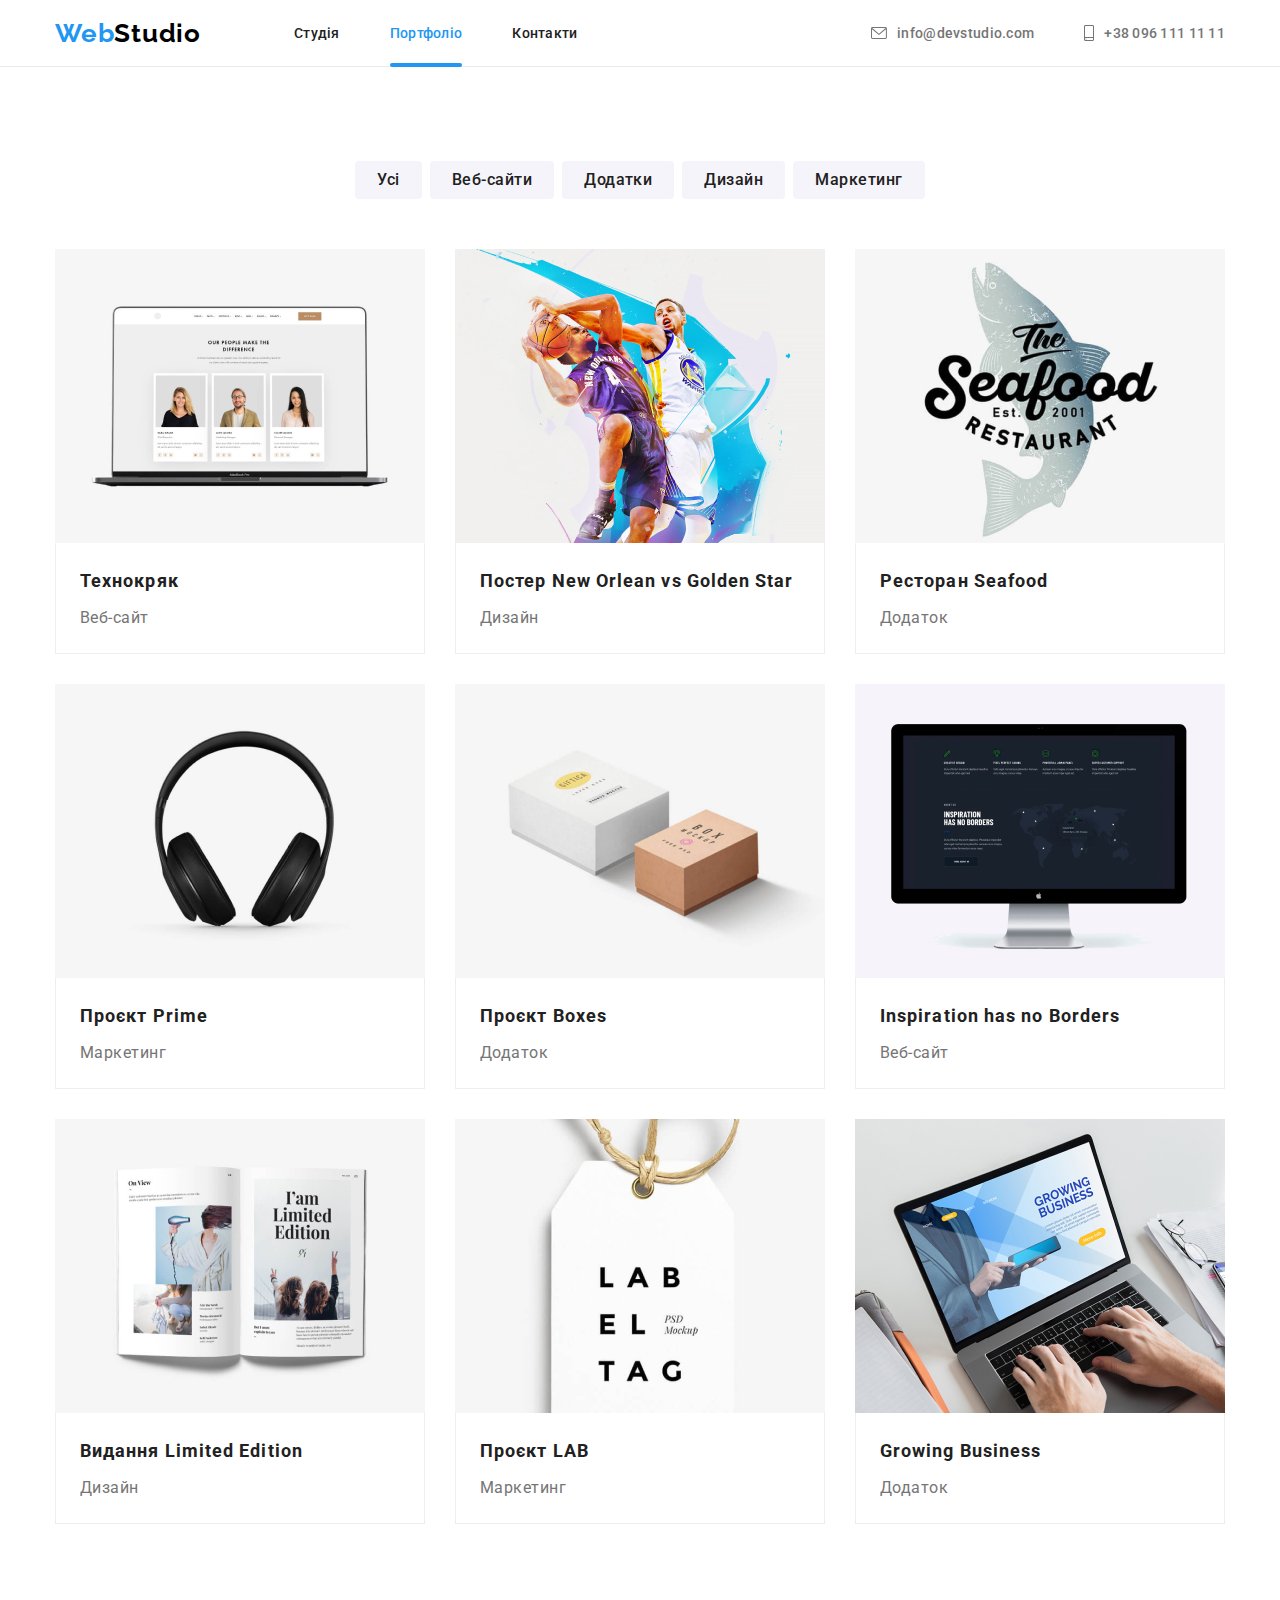
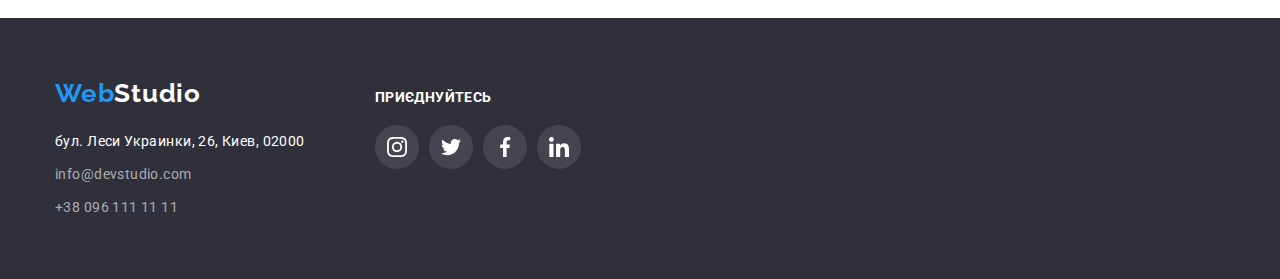
==== portfolio.html @ d7d29efa "Initial commit" ====
<!DOCTYPE html>
<html lang="en">
  <head>
    <meta charset="UTF-8" />
    <meta http-equiv="X-UA-Compatible" content="IE=edge" />
    <meta name="viewport" content="width=device-width, initial-scale=1.0" />
    <title>Portfolio</title>
    <!--Fonts-->
    <link rel="preconnect" href="https://fonts.googleapis.com" />
    <link rel="preconnect" href="https://fonts.gstatic.com" crossorigin />
    <link
      href="https://fonts.googleapis.com/css2?family=Raleway:wght@700&family=Roboto:wght@400;500;700;900&display=swap"
      rel="stylesheet"
    />

    <link rel="stylesheet" href="./css/modern-normalize.css" />

    <!--Custom styles-->
    <link rel="stylesheet" href="./css/styles.css" />
  </head>
  <body>
    <header class="header">
      <div class="container container-header">
        <div class="logo">
          <a class="logo-link" href=""
            >Web<span class="logo-span">Studio</span>
          </a>
        </div>

        <nav class="header-nav">
          <ul class="list nav-list">
            <li class="nav-item">
              <a
                class="link"
                href="https://yuriykirillov.github.io/goit-markup-hw-05/index.html"
                >Студія</a
              >
            </li>
            <li class="nav-item">
              <a
                class="link color-active"
                href="https://yuriykirillov.github.io/goit-markup-hw-05/portfolio.html"
                >Портфоліо</a
              >
            </li>
            <li class="nav-item">
              <a class="link" href="Контакти">Контакти</a>
            </li>
          </ul>
        </nav>

        <ul class="list link-list">
          <li>
            <a class="header-list-item" href="mailto:info@devstudio.com">
              <svg class="contacts-icon" width="16" height="12">
                <use href="./images/icons.svg#envelope-hover"></use>
              </svg>
              info@devstudio.com
            </a>
          </li>
          <li>
            <a class="header-list-item" href="tel:+380961111111">
              <svg class="contacts-icon" width="10" height="16">
                <use href="./images/icons.svg#smartphone"></use>
              </svg>
              +38 096 111 11 11
            </a>
          </li>
        </ul>
      </div>
    </header>

    <main>
      <!--Filters-->
      <section class="section">
        <div class="container">
          <h1 class="visually-hidden">Наши переваги</h1>
          <ul class="list list-filter">
            <li>
              <button class="btn-main" type="button">Усі</button>
            </li>
            <li>
              <button class="btn-main" type="button">Веб-сайти</button>
            </li>
            <li>
              <button class="btn-main" type="button">Додатки</button>
            </li>
            <li>
              <button class="btn-main" type="button">Дизайн</button>
            </li>
            <li>
              <button class="btn-main" type="button">Маркетинг</button>
            </li>
          </ul>

          <ul class="list list-table">
            <li>
              <a class="link list-table-shadow" href="">
                <div class="list-image">
                  <img
                    src="images/technokr.jpg"
                    alt="technokr"
                    width="370"
                    height="294"
                  />
                  <div class="overlay">
                    <p class="overlay-description">
                      Ресурс пропонує комплексні пропозиції з різним рівнем
                      функціоналу та сервісів. Все це дозволить відвідувачу
                      отримати вичерпні відомості про компанію чи приватну
                      особу.
                    </p>
                  </div>
                </div>
                <div class="portfolio-item">
                  <h2 class="group-list-item" lang="uk">Технокряк</h2>
                  <p class="group-list-text" lang="uk">Веб-сайт</p>
                </div>
              </a>
            </li>
            <li>
              <a class="link list-table-shadow" href="">
                <div class="list-image">
                  <img
                    src="images/poster.jpg"
                    alt="poster"
                    width="370"
                    height="294"
                  />
                  <div class="overlay">
                    <p class="overlay-description">
                      Ресурс пропонує комплексні пропозиції з різним рівнем
                      функціоналу та сервісів. Все це дозволить відвідувачу
                      отримати вичерпні відомості про компанію чи приватну
                      особу.
                    </p>
                  </div>
                </div>

                <div class="portfolio-item">
                  <h2 class="group-list-item" lang="uk">
                    Постер New Orlean vs Golden Star
                  </h2>
                  <p class="group-list-text" lang="uk">Дизайн</p>
                </div>
              </a>
            </li>
            <li>
              <a class="link list-table-shadow" href="">
                <div class="list-image">
                  <img
                    src="images/rest.jpg"
                    alt="restaurant"
                    width="370"
                    height="294"
                  />
                  <div class="overlay">
                    <p class="overlay-description">
                      Ресурс пропонує комплексні пропозиції з різним рівнем
                      функціоналу та сервісів. Все це дозволить відвідувачу
                      отримати вичерпні відомості про компанію чи приватну
                      особу.
                    </p>
                  </div>
                </div>

                <div class="portfolio-item">
                  <h2 class="group-list-item" lang="uk">Ресторан Seafood</h2>
                  <p class="group-list-text" lang="uk">Додаток</p>
                </div>
              </a>
            </li>
            <li>
              <a class="link list-table-shadow" href="">
                <div class="list-image">
                  <img
                    src="images/headphones.jpg"
                    alt="headphones"
                    width="370"
                    height="294"
                  />
                  <div class="overlay">
                    <p class="overlay-description">
                      Ресурс пропонує комплексні пропозиції з різним рівнем
                      функціоналу та сервісів. Все це дозволить відвідувачу
                      отримати вичерпні відомості про компанію чи приватну
                      особу.
                    </p>
                  </div>
                </div>

                <div class="portfolio-item">
                  <h2 class="group-list-item" lang="uk">Проєкт Prime</h2>
                  <p class="group-list-text" lang="uk">Маркетинг</p>
                </div>
              </a>
            </li>
            <li>
              <a class="link list-table-shadow" href="">
                <div class="list-image">
                  <img
                    src="images/boxes.jpg"
                    alt="boxes"
                    width="370"
                    height="294"
                  />
                  <div class="overlay">
                    <p class="overlay-description">
                      Ресурс пропонує комплексні пропозиції з різним рівнем
                      функціоналу та сервісів. Все це дозволить відвідувачу
                      отримати вичерпні відомості про компанію чи приватну
                      особу.
                    </p>
                  </div>
                </div>

                <div class="portfolio-item">
                  <h2 class="group-list-item" lang="uk">Проєкт Boxes</h2>
                  <p class="group-list-text" lang="uk">Додаток</p>
                </div>
              </a>
            </li>
            <li>
              <a class="link list-table-shadow" href="">
                <div class="list-image">
                  <img
                    src="images/monitor.jpg"
                    alt="monitor"
                    width="370"
                    height="294"
                  />
                  <div class="overlay">
                    <p class="overlay-description">
                      Ресурс пропонує комплексні пропозиції з різним рівнем
                      функціоналу та сервісів. Все це дозволить відвідувачу
                      отримати вичерпні відомості про компанію чи приватну
                      особу.
                    </p>
                  </div>
                </div>

                <div class="portfolio-item">
                  <h2 class="group-list-item" lang="uk">
                    Inspiration has no Borders
                  </h2>
                  <p class="group-list-text" lang="uk">Веб-сайт</p>
                </div>
              </a>
            </li>
            <li>
              <a class="link list-table-shadow" href="">
                <div class="list-image">
                  <img
                    src="images/magazine.jpg"
                    alt="magazine"
                    width="370"
                    height="294"
                  />
                  <div class="overlay">
                    <p class="overlay-description">
                      Ресурс пропонує комплексні пропозиції з різним рівнем
                      функціоналу та сервісів. Все це дозволить відвідувачу
                      отримати вичерпні відомості про компанію чи приватну
                      особу.
                    </p>
                  </div>
                </div>

                <div class="portfolio-item">
                  <h2 class="group-list-item" lang="uk">
                    Видання Limited Edition
                  </h2>
                  <p class="group-list-text" lang="uk">Дизайн</p>
                </div>
              </a>
            </li>
            <li>
              <a class="link list-table-shadow" href="">
                <div class="list-image">
                  <img
                    src="images/label.jpg"
                    alt="label"
                    width="370"
                    height="294"
                  />
                  <div class="overlay">
                    <p class="overlay-description">
                      Ресурс пропонує комплексні пропозиції з різним рівнем
                      функціоналу та сервісів. Все це дозволить відвідувачу
                      отримати вичерпні відомості про компанію чи приватну
                      особу.
                    </p>
                  </div>
                </div>

                <div class="portfolio-item">
                  <h2 class="group-list-item" lang="uk">Проєкт LAB</h2>
                  <p class="group-list-text" lang="uk">Маркетинг</p>
                </div>
              </a>
            </li>
            <li>
              <a class="link list-table-shadow" href="">
                <div class="list-image">
                  <img
                    src="images/notebook.jpg"
                    alt="notebook"
                    width="370"
                    height="294"
                  />
                  <div class="overlay">
                    <p class="overlay-description">
                      Ресурс пропонує комплексні пропозиції з різним рівнем
                      функціоналу та сервісів. Все це дозволить відвідувачу
                      отримати вичерпні відомості про компанію чи приватну
                      особу.
                    </p>
                  </div>
                </div>

                <div class="portfolio-item">
                  <h2 class="group-list-item" lang="uk">Growing Business</h2>
                  <p class="group-list-text" lang="uk">Додаток</p>
                </div>
              </a>
            </li>
          </ul>
        </div>
      </section>
    </main>

    <footer class="section footer-section">
      <div class="container container-footer">
        <div class="logo-contacts">
          <div class="logo-footer">
            <a class="logo-link-footer" href=""
              >Web<span class="logo-span-footer">Studio</span>
            </a>
          </div>

          <address>
            <ul class="list list-footer">
              <li lang="uk" class="footer">
                <a class="address-footer" href=""
                  >бул. Леси Украинки, 26, Киев, 02000</a
                >
              </li>
              <li class="footer">
                <a class="link-footer" href="mailto:info@devstudio.com"
                  >info@devstudio.com</a
                >
              </li>
              <li class="footer footer-zero">
                <a class="link-footer" href="tel:+380961111111"
                  >+38 096 111 11 11</a
                >
              </li>
            </ul>
          </address>
        </div>

        <div class="social-network">
          <h2 class="footer-text">приєднуйтесь</h2>
          <ul class="socials list">
            <li class="social-item">
              <a
                class="social-link link footer-link"
                href="https://instagram.com"
                target="_blank"
                aria-label="Instagram"
                rel="noopener noreferrer"
              >
                <svg class="social-icon footer-icon" width="20" height="20">
                  <use href="./images/icons.svg#instagram-2"></use>
                </svg>
              </a>
            </li>

            <li class="social-item">
              <a
                class="social-link link footer-link"
                href="https://twitter.com"
                target="_blank"
                aria-label="Twitter"
                rel="noopener noreferrer"
              >
                <svg class="social-icon footer-icon" width="20" height="20">
                  <use href="./images/icons.svg#twitter-1"></use>
                </svg>
              </a>
            </li>

            <li class="social-item">
              <a
                class="social-link link footer-link"
                href="https://facebook.com"
                target="_blank"
                aria-label="Facebook"
                rel="noopener noreferrer"
              >
                <svg class="social-icon footer-icon" width="20" height="20">
                  <use href="./images/icons.svg#facebook-1"></use>
                </svg>
              </a>
            </li>

            <li class="social-item">
              <a
                class="social-link link footer-link"
                href="https://linkedin.com"
                target="_blank"
                aria-label="Linkedin"
                rel="noopener noreferrer"
              >
                <svg class="social-icon footer-icon" width="20" height="20">
                  <use href="./images/icons.svg#linkedin-1"></use>
                </svg>
              </a>
            </li>
          </ul>
        </div>
      </div>
    </footer>
  </body>
</html>
---- css/styles.css ----
:root {

/* Fonts */
--main-font: Roboto, sans-serif;
--secondary-font: Raleway, sans-serif;

/* Text colors */
--main-txt-cl: #212121;
--secondary-txt-cl: #757575;
--accent-txt-cl: #2196F3;


/* Background colors */
--main-bg-cl: #FFFFFF;
--secondary-bg-cl: #2F303A;
--icon-bg-cl:  #F5F4FA;

/* Others */
--fonts-st: normal;

--animation: 250ms cubic-bezier(0.4, 0, 0.2, 1);

}

body {
font-family: var(--main-font);
color: var(--light-txt-cl);
}

/* reset */
h1,h2,h3,h4,h5,h6,p,ul {
margin: 0;
}

img {
display: block;
max-width: 100%;
height: auto;
}

.link {
text-decoration: none;
color: currentColor;
font-family: var(--main-font);
font-style: var(--fonts-st);
font-weight: 500;
font-size: 14px;
line-height: calc(16 / 14);
letter-spacing: 0.02em;
color: var(--main-txt-cl);
transition: color var(--animation), box-shadow var(--animation);  
}

.link:hover,
.link:focus,
.header-list-item:hover,
.header-list-item:focus {
color: var(--accent-txt-cl);
}

.link-active {
text-decoration: none;
color: currentColor; 
font-family: var(--main-font);
font-style: var(--fonts-st);
font-weight: 500;
font-size: 14px;
line-height: calc(16 / 14);
letter-spacing: 0.02em;
color: var(--accent-txt-cl);
}
 
.list {
list-style: none;
margin: 0;
padding: 0;
}

.container {
width: 1200px;
padding-left: 15px;   
padding-right: 15px;
margin-left: auto;
margin-right: auto;
}

.section {
padding-top: 94px;
padding-bottom: 94px;
}


/* Header */

.header {
background-color: var(--main-bg-cl);
border-bottom: 1px solid #ECECEC;
}

.container-header {
display: flex;  
align-items: center;
}

.nav-list,
.link-list {
display: flex;
gap: 50px;
padding-top: 25px;
padding-bottom: 25px;
}


.header-nav {
font-family: var(--main-font);
font-weight: 500;
font-size: 14px;
line-height: calc(16 / 14);
letter-spacing: 0.02em;
color: var(--main-txt-cl);
}

.header-nav {
margin-right: auto;
}

.logo {
margin-right: 93px;
}

.logo-link, 
.logo-span,
.logo-link-footer,
.logo-span-footer {
font-family: var(--secondary-font);
font-weight: 700;
font-size: 26px;
line-height: calc(31 / 26);
letter-spacing: 0.03em;
color: var(--accent-txt-cl);
text-decoration: none;
}

.logo-span {
color: #000000;
}

.logo-footer
{
margin-bottom: 20px;
}

.header-list-item {
font-family: var(--main-font);
font-style: var(--fonts-st);
font-weight: 500;
font-size: 14px;
line-height: calc(16 / 14);
letter-spacing: 0.02em;
color: var(--secondary-txt-cl);
text-decoration: none;
transition: fill var(--animation);
}

.contacts-icon {
fill: var(--secondary-txt-cl);
stroke: none;
transition: fill var(--animation);
}

.header-list-item:hover .contacts-icon,
.header-list-item:focus .contacts-icon {
fill: var(--accent-txt-cl);
}

.color-active {
color: var(--accent-txt-cl);

}

.nav-item {
position: relative; 
}

.color-active::after {
content: "";
display: inline-block;
position: absolute;
width: 100%;
height: 4px;

bottom: -26px;
left: 0;
background: var(--accent-txt-cl);
border-radius: 2px;
}


.icon-active {
fill: var(--accent-txt-cl);
}

.header-list-item {
display: flex;
align-items: center;
gap: 10px;
}


/* Main */

.main-section-header {
width: 696px;
min-height: 120px;
margin-bottom: 30px;
margin-right: auto;
margin-left: auto;
font-weight: 900;
font-size: 44px;
line-height: calc(60 / 44);
text-align: center;
letter-spacing: 0.06em;
text-transform: uppercase;
color: var(--main-bg-cl);
}

.visually-hidden {
position: absolute;
width: 1px;
height: 1px;
margin: -1px;
border: 0;
padding: 0;
white-space: nowrap;
clip-path: inset(100%);
clip: rect(0 0 0 0);
overflow: hidden;
}

.main-section {
max-width: 1600px;
margin-left: auto;
margin-right: auto;
background-color: var(--secondary-bg-cl);
padding-top: 200px;
padding-bottom: 200px;
background-image:url(../images/Overlay.png), url(../images/Main.jpg);
background-repeat: no-repeat;
background-position: center;
background-size: cover;
}

.btn:hover,
.btn:focus {
color: var(--main-bg-cl);
}

.btn {
width: 216px;
min-height: 50px;
padding: 10px 28px;
margin-right: auto;
margin-left: auto;
font-family: var(--main-font);
font-weight: 700;
font-size: 16px;
line-height: calc(30 /16);
display: flex;
align-items: center;
text-align: center;
letter-spacing: 0.06em;
cursor: pointer;
border-radius: 4px;
color: var(--main-bg-cl);
background: var(--accent-txt-cl);
box-shadow: 0px 4px 4px rgba(0, 0, 0, 0.15);
border-radius: 4px;
border: none;
transition: color var(--animation);
}

/* Advantage */

.container-advantage {
display: flex;
gap: 30px;
}

.list-main {
display: flex;
gap: 30px;
}

.main-list-item {
margin-bottom: 10px;
font-weight: 700;
font-size: 14px;
line-height: calc(16 / 14);
letter-spacing: 0.03em;
text-transform: uppercase;
color: var(--main-txt-cl); 
}

.main-list-text {
width: 270px;
font-size: 14px;
line-height: calc(24 / 14);
letter-spacing: 0.03em;
color: var(--secondary-txt-cl); 
}

.list-icon {
display: flex;
align-items: center; 
justify-content: center;
width: 270px;   
height: 120px; 
background-color: var(--icon-bg-cl);  
margin-bottom: 30px;
border-radius: 4px;
}


/* Opportunity */

.section-opportunity {
padding-top: 0;
}

.list-opportunity {
display: flex;
gap: 30px;
}

.main-section-text {
font-weight: 700;
font-size: 36px;
line-height: calc(42 / 36);
letter-spacing: 0.03em; 
color: var(--main-txt-cl);
text-align: center;
}

.title-indent {
margin-bottom: 50px;
}

.box-item {
position: relative;
}

.box-description {
position: absolute;
bottom: 0;
left: 0;
width: 100%;
height: 70px;
display: flex;
align-items: center;
justify-content: center;
background-color: rgba(47, 48, 58, 0.8);
}

.box-text {
font-weight: 700;
font-size: 14px;
line-height: calc(16 / 14);
text-align: center;
letter-spacing: 0.03em;
text-transform: uppercase;
color: var(--main-bg-cl);

}

/* Our_team */

.main-section-team {
margin-bottom: 50px;
}

.list-team {
display: flex;
gap: 30px;
}

.team-color {
background: var(--main-bg-cl);   
box-shadow: 0px 1px 3px rgba(0, 0, 0, 0.12), 0px 1px 1px rgba(0, 0, 0, 0.14), 0px 2px 1px rgba(0, 0, 0, 0.2);
border-radius: 0px 0px 4px 4px;
}

.section-team {
background-color:#F5F4FA;
}

.list-item-team {
font-weight: 500;
font-size: 16px;
line-height: calc(19 / 16);
text-align: center;
letter-spacing: 0.03em;
color: var(--main-txt-cl);
margin-bottom: 10px;
}

.list-text-team {
font-size: 16px;
line-height: calc(19 / 16);
text-align: center;
letter-spacing: 0.03em;
color: var(--secondary-txt-cl);
margin-bottom: 16px;
}

.item-team {
padding-top: 30px;
padding-bottom: 30px;
}

.socials {
display: flex;
gap: 10px;
justify-content: center;  
}

.social-link {
display: flex;  
align-items: center; 
justify-content: center;
width: 44px;
height: 44px;
background-color: var(--main-bg-cl);
border-radius: 50%;
transition: fill var(--animation), background var(--animation);
}

.color-active-bg {
background-color: var(--accent-txt-cl);
}

.social-icon-color {
fill: var(--main-bg-cl);
}

.social-icon {
fill: #AFB1B8;
transition: fill var(--animation);
}

.social-link:hover .social-icon,
.social-link:focus .social-icon {
fill: var(--main-bg-cl);

}

.social-link:hover,
.social-link:focus {
background-color: var(--accent-txt-cl);
}

/* Regular_customers */

.list-customer {
display: flex;
gap: 30px;
}

.icon-customer {
fill: #AFB1B8;
transition: fill var(--animation);
}

.link-customer {
display: flex;
align-items: center; 
justify-content: center;
width: 170px;   
height: 92px;
border: 1px solid #AFB1B8;
border-radius: 4px;
background: var(--main-bg-cl);
transition: fill var(--animation), border var(--animation); 
}

.link-customer:hover .icon-customer,
.link-customer:focus .icon-customer {
fill: var(--accent-txt-cl);
}

.link-customer:hover , 
.link-customer:focus {
border: 1px solid var(--accent-txt-cl);   
}



/* Footer */

.footer-section {
background-color: var(--secondary-bg-cl);
padding-top: 60px;
padding-bottom: 60px;
}

.logo-footer {
margin-bottom: 20px;
}

.logo-span-footer {
 color: var(--main-bg-cl);   
}

.address-footer {
font-style: var(--fonts-st);
font-size: 14px;
line-height: calc(24 / 14);
letter-spacing: 0.03em;
color: var(--main-bg-cl);
text-decoration: none;
}

.link-footer {
font-style: var(--fonts-st);
font-size: 14px;
line-height: calc(24 / 14);
letter-spacing: 0.03em;
color: rgba(255, 255, 255, 0.6);
text-decoration: none;
}


.list-footer {
text-decoration: none;
}

.footer {
margin-bottom: 9px;
}

.footer-zero {
margin-bottom: 0;   
}

.footer-text {
font-weight: 700;
font-size: 14px;
line-height: calc(16 / 14);
letter-spacing: 0.03em;
text-transform: uppercase;
color: var(--main-bg-cl);
margin-bottom: 20px;
}

.container-footer {
display: flex;
gap: 70px;   
align-items: baseline;
}

.footer-link {
background-color:rgba(255, 255, 255, 0.1);;
}

.footer-icon {
fill: var(--main-bg-cl);
}

/* Filters */

.container-filter {
display: flex;
gap: 8px;
}

.list-filter {
display: flex;
gap: 8px;
margin-bottom: 50px;
justify-content: center;
}

.btn-main-cl {
font-family: var(--main-font);
font-weight: 500;
font-size: 16px;
line-height: calc(26 / 16);
text-align: center;
letter-spacing: 0.03em;
color: var(--main-bg-cl);
background: var(--accent-txt-cl);
border-radius: 4px;
cursor: pointer;
border: none;
min-height: 38px;
padding: 6px 22px;
box-shadow: 0px 3px 1px rgba(0, 0, 0, 0.1), 0px 1px 2px rgba(0, 0, 0, 0.08), 0px 2px 2px rgba(0, 0, 0, 0.12);
border-radius: 4px;  
transition: color var(--animation), background var(--animation), box-shadow var(--animation), border-radius var(--animation);
}

.btn-main {
font-family: var(--main-font);
font-weight: 500;
font-size: 16px;
line-height: calc(26 / 16);
text-align: center;
letter-spacing: 0.03em;
color: var(--main-txt-cl);
background: #F5F4FA;
border-radius: 4px;
cursor: pointer;
border: none;
min-height: 38px;
padding: 6px 22px;
transition: color var(--animation), background var(--animation), box-shadow var(--animation), border-radius var(--animation);
}

.list-table {
display: flex;
flex-wrap: wrap;
gap: 30px;

}

.list-table-shadow{
transition: box-shadow var(--animation);    
}

.list-table-shadow:hover,
.list-table-shadow:focus {
display: block;
box-shadow: 0px 1px 1px rgba(0, 0, 0, 0.12), 0px 4px 4px rgba(0, 0, 0, 0.06), 1px 4px 6px rgba(0, 0, 0, 0.16);     
}

.portfolio-item {
padding-left: 24px;
padding-right: 24px;
padding-top: 20px;
padding-bottom: 20px;
border-left: 1px solid #EEEEEE;
border-right: 1px solid #EEEEEE;
border-bottom: 1px solid #EEEEEE;
}
    

.group-list-item {
font-weight: 700;
font-size: 18px;
line-height: calc(36 / 18);
letter-spacing: 0.06em;
color: var(--main-txt-cl);
margin-bottom: 4px;
}

.group-list-text {
font-weight: 400;
font-size: 16px;
line-height: calc(30 / 16);
letter-spacing: 0.03em;
color: var(--secondary-txt-cl);

}

.btn-main-cl:hover,
.btn-main-cl:focus, 
.btn-main:hover,
.btn-main:focus {
color: var(--main-bg-cl);
background: var(--accent-txt-cl);
box-shadow: 0px 3px 1px rgba(0, 0, 0, 0.1), 0px 1px 2px rgba(0, 0, 0, 0.08), 0px 2px 2px rgba(0, 0, 0, 0.12);
border-radius: 4px; 
}

.list-image {
 position: relative;   
 overflow: hidden;
}

.overlay {
position: absolute;
top: 0;
left: 0;
transform: translateY(100%);
transition: var(--animation);
width: 100%;
height: 100%;
padding-left: 24px;
padding-right: 24px;
padding-top: 63px;
padding-bottom: 63px;
display: flex;
align-items: center;
justify-content: center;
background-color: rgba(33, 150, 243, 0.9);
transition: translate(--animation);
}

.overlay-description {
font-weight: 400;
font-size: 18px;
line-height: calc(28 / 18);
letter-spacing: 0.03em;
color: var(--main-bg-cl)
}

.list-table-shadow:hover .overlay,
.list-table-shadow:focus .overlay {
transform: translateY(0);  
}

/* Modal_window */

.backdrop {
position: fixed;
top: 0;
left: 0;
z-index: 100;
width: 100%;
height: 100%;
background: rgba(0, 0, 0, 0.2);
}

.backdrop.is-hidden {
opacity: 0;   
pointer-events: none;
visibility: hidden;
}

.modal {
position: absolute;
top: 50%;
left: 50%;
transform: translate(-50%, -50%);
width: 528px;
height: 581px;
background-color: var(--main-bg-cl);
box-shadow: 0px 1px 3px rgba(0, 0, 0, 0.12), 0px 1px 1px rgba(0, 0, 0, 0.14), 0px 2px 1px rgba(0, 0, 0, 0.2);
border-radius: 4px;
animation: modal-window 1500ms ease-in 400ms;
transition: animation var(--animation);
}

.modal-btn {
position: absolute;
top: 8px;
right: 8px;
width: 30px;
height: 30px;
display: flex;
align-items: center;
justify-content: center;
background: var(--main-bg-cl);
padding: 0;
border: 1px solid rgba(0, 0, 0, 0.1);
border-radius: 50%;
cursor: pointer;
}

@keyframes modal-window {

0% {
 opacity: 0;
 transform: translateY(1000px) scale(0.7);
}   

25% {
 transform: translateY(-100px);
 transform-origin: center;
}

100% {
 opacity: 1;
 transform: scale(1);
 transform-origin: center;
}

}
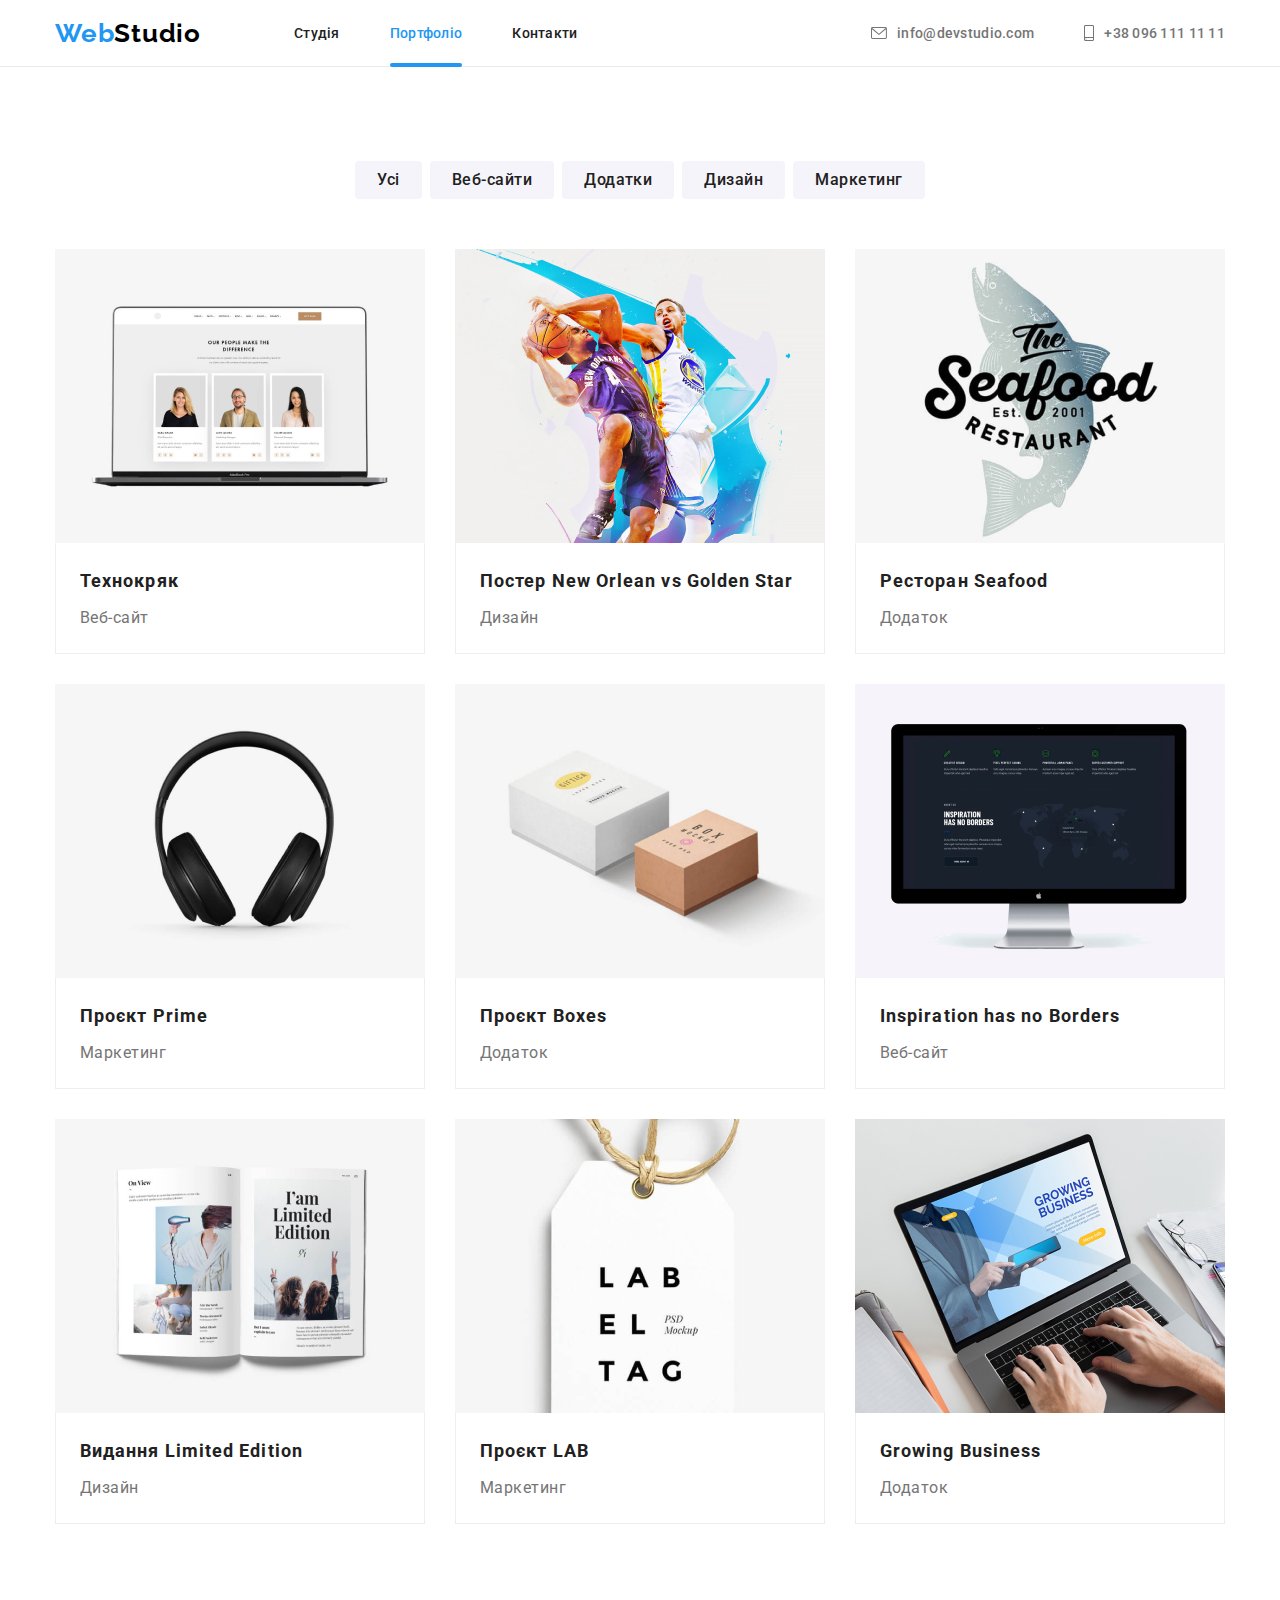
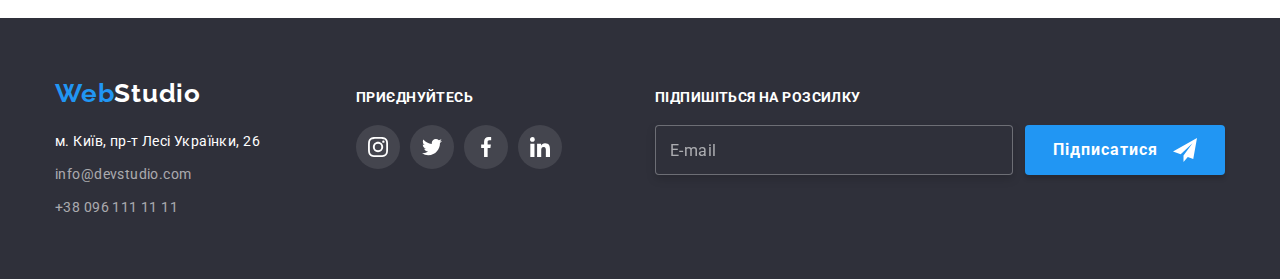
==== commit 4f353d56: "updated after checking" ====
--- a/portfolio.html
+++ b/portfolio.html
@@ -32,14 +32,14 @@
             <li class="nav-item">
               <a
                 class="link"
-                href="https://yuriykirillov.github.io/goit-markup-hw-05/index.html"
+                href="https://yuriykirillov.github.io/goit-markup-hw-06/index.html"
                 >Студія</a
               >
             </li>
             <li class="nav-item">
               <a
                 class="link color-active"
-                href="https://yuriykirillov.github.io/goit-markup-hw-05/portfolio.html"
+                href="https://yuriykirillov.github.io/goit-markup-hw-06/portfolio.html"
                 >Портфоліо</a
               >
             </li>
@@ -98,7 +98,7 @@
               <a class="link list-table-shadow" href="">
                 <div class="list-image">
                   <img
-                    src="images/technokr.jpg"
+                    src="images/Filters/technokr.jpg"
                     alt="technokr"
                     width="370"
                     height="294"
@@ -122,7 +122,7 @@
               <a class="link list-table-shadow" href="">
                 <div class="list-image">
                   <img
-                    src="images/poster.jpg"
+                    src="images/Filters/poster.jpg"
                     alt="poster"
                     width="370"
                     height="294"
@@ -149,7 +149,7 @@
               <a class="link list-table-shadow" href="">
                 <div class="list-image">
                   <img
-                    src="images/rest.jpg"
+                    src="images/Filters/rest.jpg"
                     alt="restaurant"
                     width="370"
                     height="294"
@@ -174,7 +174,7 @@
               <a class="link list-table-shadow" href="">
                 <div class="list-image">
                   <img
-                    src="images/headphones.jpg"
+                    src="images/Filters/headphones.jpg"
                     alt="headphones"
                     width="370"
                     height="294"
@@ -199,7 +199,7 @@
               <a class="link list-table-shadow" href="">
                 <div class="list-image">
                   <img
-                    src="images/boxes.jpg"
+                    src="images/Filters/boxes.jpg"
                     alt="boxes"
                     width="370"
                     height="294"
@@ -224,7 +224,7 @@
               <a class="link list-table-shadow" href="">
                 <div class="list-image">
                   <img
-                    src="images/monitor.jpg"
+                    src="images/Filters/monitor.jpg"
                     alt="monitor"
                     width="370"
                     height="294"
@@ -251,7 +251,7 @@
               <a class="link list-table-shadow" href="">
                 <div class="list-image">
                   <img
-                    src="images/magazine.jpg"
+                    src="images/Filters/magazine.jpg"
                     alt="magazine"
                     width="370"
                     height="294"
@@ -278,7 +278,7 @@
               <a class="link list-table-shadow" href="">
                 <div class="list-image">
                   <img
-                    src="images/label.jpg"
+                    src="images/Filters/label.jpg"
                     alt="label"
                     width="370"
                     height="294"
@@ -303,7 +303,7 @@
               <a class="link list-table-shadow" href="">
                 <div class="list-image">
                   <img
-                    src="images/notebook.jpg"
+                    src="images/Filters/notebook.jpg"
                     alt="notebook"
                     width="370"
                     height="294"
@@ -342,7 +342,7 @@
             <ul class="list list-footer">
               <li lang="uk" class="footer">
                 <a class="address-footer" href=""
-                  >бул. Леси Украинки, 26, Киев, 02000</a
+                  >м. Київ, пр-т Лесі Українки, 26</a
                 >
               </li>
               <li class="footer">
@@ -359,6 +359,7 @@
           </address>
         </div>
 
+       
         <div class="social-network">
           <h2 class="footer-text">приєднуйтесь</h2>
           <ul class="socials list">
@@ -419,6 +420,23 @@
             </li>
           </ul>
         </div>
+
+        <form>
+          <p class="footer-text">Підпишіться на розсилку</p>
+          <div class="footer-comment">
+            <label class="form-field text-footer">
+             <input class="footer-comment-text" name="comment" placeholder="E-mail">
+             
+            </label>
+            <button class="mail-btn btn" type="submit" >
+              <svg class="icon-logo" width="24" height="24">
+                <use href="./images/icons.svg#icon-send"></use>
+              </svg>
+              <span class="mail-logo">Підписатися</span>
+            </button>
+        </div>
+        </form>
+
       </div>
     </footer>
   </body>
--- a/css/styles.css
+++ b/css/styles.css
@@ -244,7 +244,7 @@
 background-color: var(--secondary-bg-cl);
 padding-top: 200px;
 padding-bottom: 200px;
-background-image:url(../images/Overlay.png), url(../images/Main.jpg);
+background-image:url(../images/Title/Overlay.png), url(../images/Title/Main.jpg);
 background-repeat: no-repeat;
 background-position: center;
 background-size: cover;
@@ -502,12 +502,21 @@
 padding-bottom: 60px;
 }
 
+.logo-contacts {
+margin-right: 70px; 
+flex-grow: 1;
+}
+
 .logo-footer {
 margin-bottom: 20px;
 }
 
+.social-network {
+margin-right: 93px;      
+}
+
 .logo-span-footer {
- color: var(--main-bg-cl);   
+color: var(--main-bg-cl);   
 }
 
 .address-footer {
@@ -528,9 +537,9 @@
 text-decoration: none;
 }
 
-
 .list-footer {
 text-decoration: none;
+width: 231px;
 }
 
 .footer {
@@ -553,7 +562,6 @@
 
 .container-footer {
 display: flex;
-gap: 70px;   
 align-items: baseline;
 }
 
@@ -718,6 +726,12 @@
 width: 100%;
 height: 100%;
 background: rgba(0, 0, 0, 0.2);
+opacity: 1;
+visibility: visible;
+transition-property: opacity, visibility;
+transition-duration: 250ms;
+transition-timing-function: cubic-bezier(0.4, 0, 0.2, 1);
+transition-delay: 0;
 }
 
 .backdrop.is-hidden {
@@ -728,6 +742,7 @@
 
 .modal {
 position: absolute;
+padding: 40px;
 top: 50%;
 left: 50%;
 transform: translate(-50%, -50%);
@@ -738,6 +753,7 @@
 border-radius: 4px;
 animation: modal-window 1500ms ease-in 400ms;
 transition: animation var(--animation);
+transition-duration: 1s;
 }
 
 .modal-btn {
@@ -754,6 +770,7 @@
 border: 1px solid rgba(0, 0, 0, 0.1);
 border-radius: 50%;
 cursor: pointer;
+background-color: transparent;
 }
 
 @keyframes modal-window {
@@ -774,4 +791,244 @@
  transform-origin: center;
 }
 
+}
+
+.form-field {
+position: relative;
+display: flex;
+flex-direction: column;
+margin-bottom: 10px;
+}
+
+.text-footer {
+ margin-bottom: 20px; 
+flex-direction: row;   
+gap: 12px;
+margin-bottom: 0;
+}
+
+.input-information {
+ position: relative;   
+ 
+}
+
+.form-input {
+ width: 100%;   
+ height: 40px;
+ padding-left: 42px;
+ padding-right: 42px;
+ border: 1px solid rgba(33, 33, 33, 0.2);
+ border-radius: 4px;
+ outline: transparent;
+ transition: border-color var(--animation);
+}
+
+
+.form-text {
+margin-bottom: 4px;
+font-size: 12px;
+line-height: calc(14 / 12);
+letter-spacing: 0.01em;
+color: var(--secondary-txt-cl);
+}
+
+.register-form-text {
+font-weight: 700;
+font-size: 20px;
+line-height: calc(23 / 20);
+text-align: center;
+letter-spacing: 0.03em;
+color: #212121;
+margin-bottom: 12px;
+}
+
+.register-form-group {
+margin-bottom: 20px;   
+}
+
+.text {
+margin-bottom: 0px;       
+}
+
+.modal-icon {
+ position: absolute;  
+ left: 12px;
+ top: 50%;
+ transform: translateY(-50%);
+transition: fill var(--animation);
+}
+
+.cross {
+fill:#000000;
+transition: fill var(--animation);
+}
+
+
+.cross:hover,
+.cross:focus {
+fill: var(--accent-txt-cl);  
+}
+
+.comment-text {
+width: 100%;
+height: 120px;
+resize: none;
+outline: transparent;
+padding-top: 12px;
+padding-bottom: 12px;
+padding-left: 16px;
+padding-right: 16px;
+border: 1px solid rgba(33, 33, 33, 0.2);
+border-radius: 4px;
+transition: border-color var(--animation);
+}
+
+.comment-text::placeholder {
+font-weight: 400;
+font-size: 12px;
+line-height: calc(14 / 12);
+letter-spacing: 0.01em;
+color: rgba(117, 117, 117, 0.5);
+
+}
+
+.input-information {
+transition: fill var(--animation);    
+}
+
+
+
+.comment-text:hover,
+.comment-text:focus{
+border-color: var(--accent-txt-cl);
+}
+
+.form-input:focus-within ~ .modal-icon,
+.form-input:hover ~ .modal-icon
+{
+ fill: var(--accent-txt-cl);  
+
+}
+
+.form-input:focus ~ .modal-icon, 
+.form-input:hover ~ .modal-icon 
+{
+fill: var(--accent-txt-cl); 
+  
+}
+
+.form-input:hover,
+.form-input:focus {
+border-color: var(--accent-txt-cl);       
+}
+
+.form-fild-checkbox {
+display: flex;
+align-items: center;
+justify-content: center;
+margin-bottom: 30px;
+gap: 7px;
+}
+
+.form-desc {
+font-weight: 400;
+font-size: 14px;
+line-height: 24px;
+letter-spacing: 0.03em;
+color: var(--secondary-txt-cl);
+user-select: none;
+}
+
+.form-link {
+font-weight: 400;
+font-size: 14px;
+line-height: 24px;
+letter-spacing: 0.03em;
+text-decoration-line: underline;
+color: var(--accent-txt-cl);
+
+}
+
+.form-ckeckbox:checked + .register-form-icons 
+.icon-checked {
+opacity: 1;
+}
+
+.icon-checked {
+opacity: 0;
+background: var(--accent-txt-cl);
+border-radius: 2px;
+transition: opacity var(--animation);
+}
+
+.form-ckeckbox:checked + .register-form-icons 
+.icon-unchecked {
+opacity: 0;
+}
+
+.icon-unchecked {
+opacity: 1;
+transition: opacity var(--animation);
+}
+
+.form-btn {
+display: block;
+margin: 0 auto;
+}
+
+.footer-comment {
+display: flex;
+align-items: center;
+justify-content: center;
+gap: 12px;   
+}
+
+.footer-comment-text {
+width: 358px;
+height: 50px;
+padding: 14px;
+background: #2F303A;
+border: 1px solid rgba(255, 255, 255, 0.3);
+filter: drop-shadow(0px 4px 4px rgba(0, 0, 0, 0.15));
+border-radius: 4px;  
+resize: none;  
+outline: transparent;
+
+}
+
+.footer-comment-text::placeholder {
+font-weight: 400;
+font-size: 16px;
+line-height: calc(20 / 16);
+display: flex;
+align-items: center;
+justify-content: center;
+letter-spacing: 0.03em;
+color: rgba(255, 255, 255, 0.6);   
+}
+
+
+.mail-btn {
+width: 200px;   
+position: relative; 
+display: flex;
+justify-content: center;
+align-items: center;
+gap: 10px;
+}
+
+.icon-logo {
+display: block;    
+position: absolute;
+right: 28px;
+top: 13px;
+z-index: 10;
+fill: var(--icon-bg-cl);
+}
+
+.mail-logo {
+display: block;    
+position: absolute;
+left: 28px;
+z-index: 10;   
 }